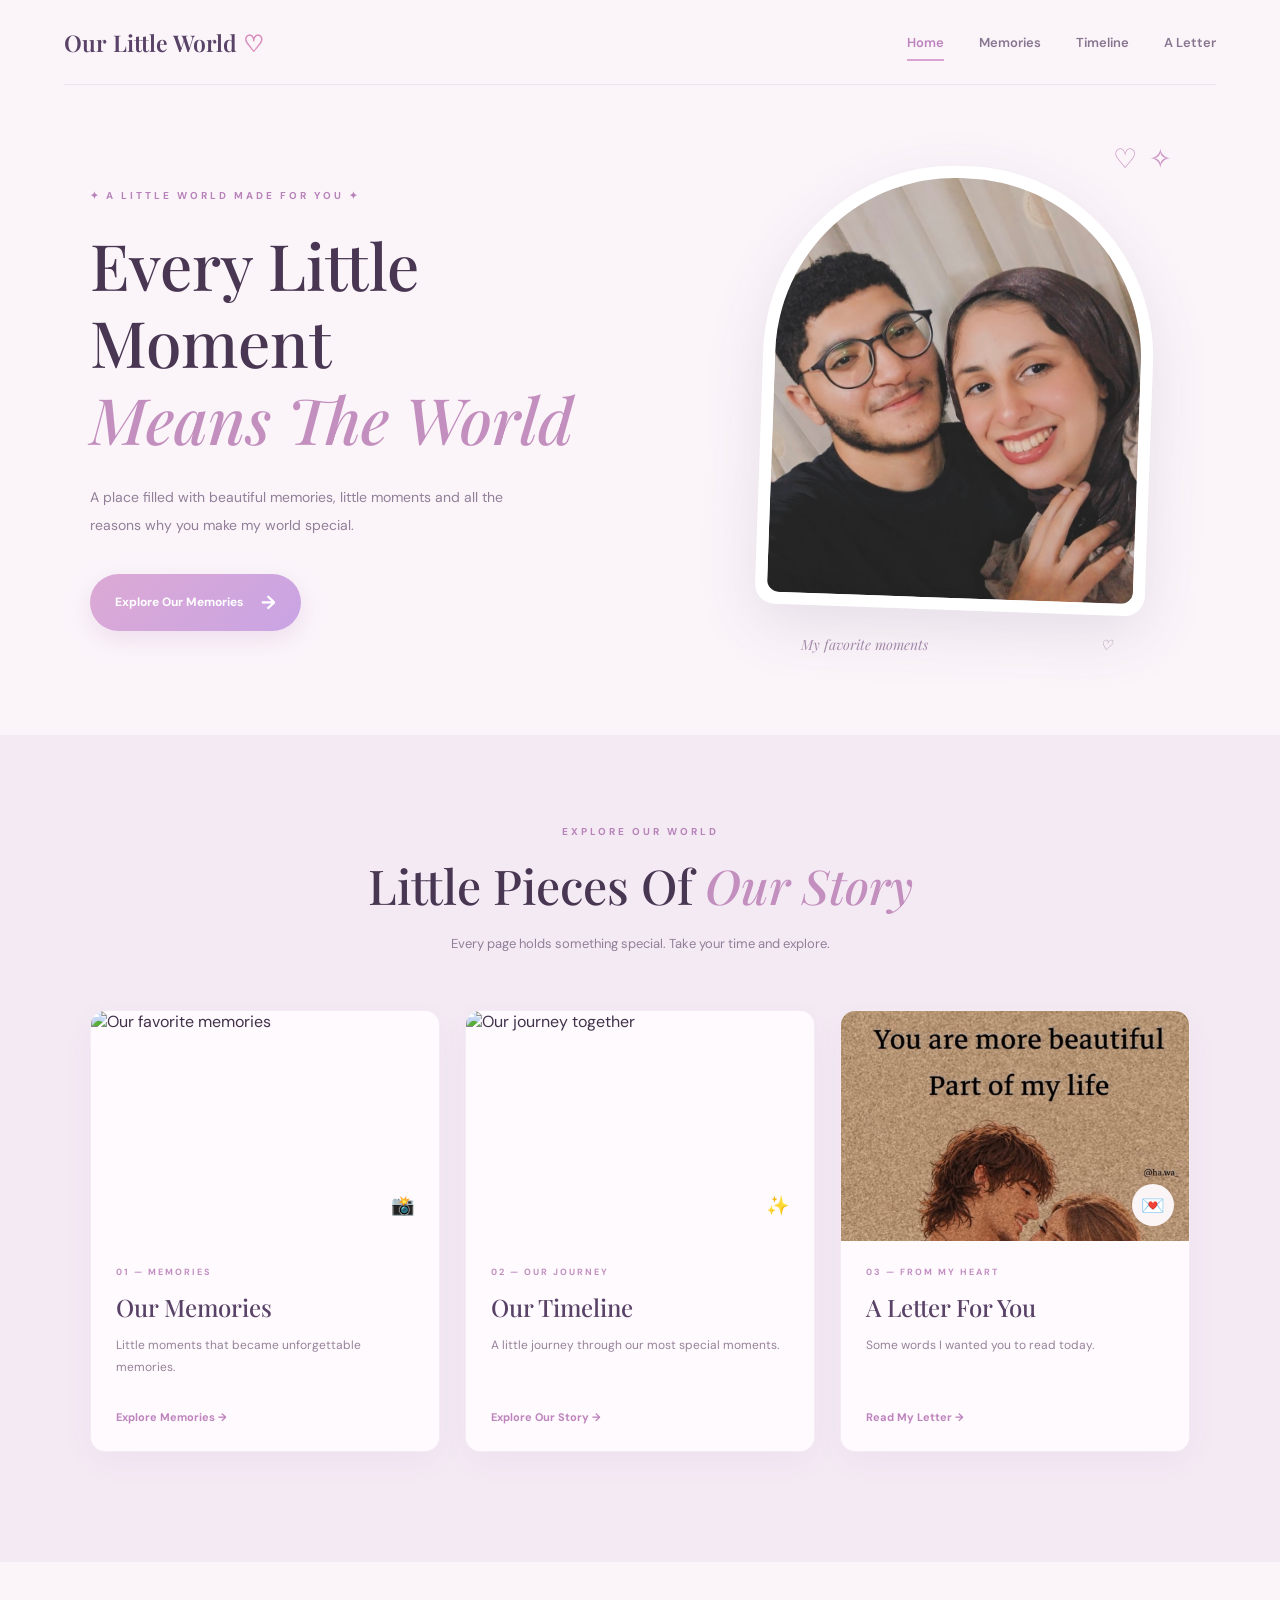
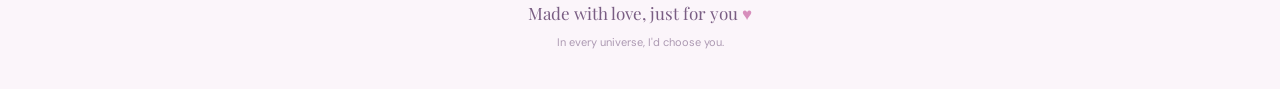
==== home.html @ 8eee3c57 "Loveeeee" ====
<!DOCTYPE html>
<html lang="en">

<head>
    <meta charset="UTF-8">
    <meta name="viewport" content="width=device-width, initial-scale=1.0">

    <meta name="theme-color" content="#fbf5fa">

    <title>Our Little World ❤️</title>

    <!-- Google Fonts -->
    <link rel="preconnect" href="https://fonts.googleapis.com">
    <link rel="preconnect" href="https://fonts.gstatic.com" crossorigin>

    <link
        href="https://fonts.googleapis.com/css2?family=DM+Sans:wght@400;500;600;700&family=Playfair+Display:ital,wght@0,500;0,600;0,700;1,500;1,600&display=swap"
        rel="stylesheet">

    <!-- Styles -->
    <link rel="stylesheet" href="css/common.css">
    <link rel="stylesheet" href="css/home.css">

    <!-- Script -->
    <script src="js/home.js" defer></script>
</head>

<body>

    <main class="home-page">

        <!-- Navigation -->
        <header class="navbar">

            <a href="home.html" class="nav-logo">
                Our Little World <span>♡</span>
            </a>

            <button class="menu-toggle" id="menuToggle" aria-label="Toggle navigation" aria-expanded="false"
                aria-controls="navLinks">
                <span></span>
                <span></span>
                <span></span>
            </button>

            <nav class="nav-links" id="navLinks">

                <a href="home.html" class="nav-link active">Home</a>

                <a href="memories.html" class="nav-link">Memories</a>

                <a href="timeline.html" class="nav-link">Timeline</a>

                <a href="letter.html" class="nav-link">A Letter</a>

            </nav>

        </header>


        <!-- Hero Section -->
        <section class="hero-section">

            <div class="hero-content">

                <p class="hero-label">
                    ✦ A LITTLE WORLD MADE FOR YOU ✦
                </p>

                <h1 class="hero-title">
                    Every Little Moment
                    <span>Means The World</span>
                </h1>

                <p class="hero-description">
                    A place filled with beautiful memories,
                    little moments and all the reasons
                    why you make my world special.
                </p>

                <a href="memories.html" class="primary-button">
                    Explore Our Memories
                    <span>→</span>
                </a>

            </div>


            <div class="hero-image-wrapper">

                <div class="hero-image-decoration">
                    <span>♡</span>
                    <span>✧</span>
                </div>

                <div class="hero-image-frame">

                    <img src="assets/images/hero-couple.jpg" alt="A special picture of us" class="hero-image">

                </div>

                <div class="hero-image-caption">
                    <span>My favorite moments</span>
                    <span>♡</span>
                </div>

            </div>

        </section>


        <!-- Explore Section -->
        <section class="explore-section" id="explore">

            <div class="section-heading">

                <p class="section-label">EXPLORE OUR WORLD</p>

                <h2>
                    Little Pieces Of
                    <span>Our Story</span>
                </h2>

                <p>
                    Every page holds something special.
                    Take your time and explore.
                </p>

            </div>


            <div class="explore-grid">

                <!-- Memories Card -->
                <a href="memories.html" class="explore-card">

                    <div class="card-image">
                        <img src="assets/images/memory-1.jpg" alt="Our favorite memories" loading="lazy">

                        <span class="card-icon">📸</span>
                    </div>

                    <div class="card-content">
                        <p class="card-number">01 — MEMORIES</p>

                        <h3>Our Memories</h3>

                        <p>
                            Little moments that became
                            unforgettable memories.
                        </p>

                        <span class="card-link">
                            Explore Memories →
                        </span>
                    </div>

                </a>


                <!-- Timeline Card -->
                <a href="timeline.html" class="explore-card">

                    <div class="card-image">
                        <img src="assets/images/memory-2.jpg" alt="Our journey together" loading="lazy">

                        <span class="card-icon">✨</span>
                    </div>

                    <div class="card-content">
                        <p class="card-number">02 — OUR JOURNEY</p>

                        <h3>Our Timeline</h3>

                        <p>
                            A little journey through
                            our most special moments.
                        </p>

                        <span class="card-link">
                            Explore Our Story →
                        </span>
                    </div>

                </a>


                <!-- Letter Card -->
                <a href="letter.html" class="explore-card">

                    <div class="card-image">
                        <img src="assets/images/memory-3.jpg" alt="A special letter" loading="lazy">

                        <span class="card-icon">💌</span>
                    </div>

                    <div class="card-content">
                        <p class="card-number">03 — FROM MY HEART</p>

                        <h3>A Letter For You</h3>

                        <p>
                            Some words I wanted
                            you to read today.
                        </p>

                        <span class="card-link">
                            Read My Letter →
                        </span>
                    </div>

                </a>

            </div>

        </section>


        <!-- Footer -->
        <footer class="home-footer">

            <p>
                Made with love, just for you
                <span>♥</span>
            </p>

            <p class="footer-note">
                In every universe, I'd choose you.
            </p>

        </footer>

    </main>

</body>

</html>
---- css/common.css ----
/* =================================
   1. CSS Variables
================================= */

:root {
    /* Main Colors */
    --color-background: #171329;
    --color-background-light: #211a3a;

    --color-primary: #d9a7e8;
    --color-secondary: #f1c9e5;
    --color-accent: #f6d8a8;

    --color-white: #ffffff;
    --color-text: #f8edf9;
    --color-text-muted: #c5b5d2;

    /* Gradients */
    --gradient-main: linear-gradient(135deg,
            #171329,
            #282044,
            #35234b);

    --gradient-button: linear-gradient(135deg,
            #edb9df,
            #c79de8);

    /* Fonts */
    --font-primary: "DM Sans", sans-serif;
    --font-heading: "Playfair Display", serif;

    /* Effects */
    --shadow-glow: 0 0 35px rgba(217, 167, 232, 0.25);

    /* Transitions */
    --transition-fast: 0.3s ease;
    --transition-normal: 0.5s ease;
}

/* =================================
   2. Reset
================================= */

* {
    margin: 0;
    padding: 0;
    box-sizing: border-box;
}

html {
    scroll-behavior: smooth;
}

body {
    min-height: 100vh;
    font-family: var(--font-primary);
    color: var(--color-text);
    background: var(--color-background);
}

button,
a {
    font: inherit;
}

a {
    text-decoration: none;
    color: inherit;
}

button {
    cursor: pointer;
}

img {
    display: block;
    max-width: 100%;
}

/* =================================
   3. Shared Utilities
================================= */

.container {
    width: min(90%, 1200px);
    margin-inline: auto;
}

.text-gradient {
    background: linear-gradient(90deg,
            #f5c8e9,
            #d5a9ed,
            #f6d8a8);

    -webkit-background-clip: text;
    background-clip: text;
    color: transparent;
}
---- css/home.css ----
/* =================================
   1. Home Page
================================= */

.home-page {
    min-height: 100vh;
    background: #fbf5fa;
    color: #40324b;
}

/* =================================
   2. Navbar
================================= */

.navbar {
    width: min(90%, 1200px);
    min-height: 85px;

    margin: auto;

    display: flex;
    align-items: center;
    justify-content: space-between;

    border-bottom: 1px solid rgba(100, 70, 110, 0.1);
}

.nav-logo {
    font-family: var(--font-heading);
    font-size: 23px;
    font-weight: 600;

    color: #594267;
}

.nav-logo span {
    color: #d88dbd;
}

.nav-links {
    display: flex;
    align-items: center;
    gap: 35px;
}

.nav-link {
    position: relative;

    font-size: 13px;
    font-weight: 600;

    color: #88758f;

    transition: 0.3s ease;
}

.nav-link:hover,
.nav-link.active {
    color: #bd83bd;
}

.nav-link.active::after {
    content: "";

    position: absolute;

    bottom: -10px;
    left: 0;

    width: 100%;
    height: 2px;

    background: #d9a4d1;
}

.menu-toggle {
    display: none;

    background: none;
    border: none;

    flex-direction: column;
    gap: 5px;

    padding: 8px;
}

.menu-toggle span {
    width: 23px;
    height: 2px;

    border-radius: 5px;

    background: #594267;

    transition: 0.3s ease;
}

/* =================================
   3. Hero Section
================================= */

.hero-section {
    width: min(90%, 1100px);

    min-height: 650px;

    margin: auto;

    display: grid;
    grid-template-columns: 1.1fr 0.9fr;

    align-items: center;
    gap: 65px;

    padding: 80px 0;
}

.hero-content {
    animation: slide-up 0.9s ease both;
}

.hero-label {
    font-size: 10px;
    font-weight: 700;

    letter-spacing: 3px;

    color: #b783b9;

    margin-bottom: 25px;
}

.hero-title {
    font-family: var(--font-heading);

    font-size: clamp(42px, 5vw, 65px);
    font-weight: 500;

    line-height: 1.2;

    color: #493653;
}

.hero-title span {
    display: block;

    font-style: italic;

    color: #c38fbe;
}

.hero-description {
    max-width: 450px;

    margin-top: 25px;

    font-size: 14px;
    line-height: 2;

    color: #917f98;
}

/* =================================
   4. Primary Button
================================= */

.primary-button {
    display: inline-flex;
    align-items: center;
    gap: 18px;

    margin-top: 35px;

    padding: 16px 25px;

    border-radius: 50px;

    background: linear-gradient(135deg,
            #dca9d4,
            #c9a4e4);

    color: #ffffff;

    font-size: 12px;
    font-weight: 700;

    box-shadow:
        0 8px 25px rgba(194, 143, 194, 0.22);

    transition: 0.3s ease;
}

.primary-button:hover {
    transform: translateY(-4px);

    box-shadow:
        0 12px 30px rgba(194, 143, 194, 0.35);
}

.primary-button span {
    font-size: 19px;
}

/* =================================
   5. Hero Image
================================= */

.hero-image-wrapper {
    position: relative;

    width: 100%;
    max-width: 390px;

    margin-inline: auto;

    animation: slide-up 1s ease both;
}

.hero-image-frame {
    position: relative;

    padding: 12px;

    background: #ffffff;

    border-radius: 190px 190px 20px 20px;

    box-shadow:
        0 20px 60px rgba(96, 67, 110, 0.13);

    transform: rotate(2deg);

    transition: 0.4s ease;
}

.hero-image-frame:hover {
    transform: rotate(0deg) translateY(-5px);
}

.hero-image {
    width: 100%;
    height: 420px;

    object-fit: cover;

    border-radius: 180px 180px 12px 12px;
}

.hero-image-decoration {
    position: absolute;

    top: -25px;
    right: -20px;

    z-index: 2;

    display: flex;
    gap: 12px;

    color: #cb92c4;
    font-size: 27px;
}

.hero-image-caption {
    display: flex;
    justify-content: space-between;

    width: 80%;

    margin: 25px auto 0;

    color: #a68cac;

    font-family: var(--font-heading);
    font-size: 14px;
    font-style: italic;
}

/* =================================
   6. Explore Section
================================= */

.explore-section {
    padding: 90px 5% 110px;

    background: #f4eaf4;
}

.section-heading {
    max-width: 600px;

    margin: 0 auto 55px;

    text-align: center;
}

.section-label {
    margin-bottom: 15px;

    font-size: 10px;
    font-weight: 700;

    letter-spacing: 3px;

    color: #b783b9;
}

.section-heading h2 {
    font-family: var(--font-heading);

    font-size: clamp(35px, 5vw, 48px);
    font-weight: 500;

    color: #493653;
}

.section-heading h2 span {
    color: #c38fbe;
    font-style: italic;
}

.section-heading>p:last-child {
    margin-top: 15px;

    font-size: 13px;
    line-height: 1.8;

    color: #917f98;
}

/* =================================
   7. Explore Grid
================================= */

.explore-grid {
    width: min(100%, 1100px);

    margin: auto;

    display: grid;
    grid-template-columns: repeat(3, 1fr);

    gap: 25px;
}

.explore-card {
    display: block;

    overflow: hidden;

    background: #fffafd;

    border: 1px solid rgba(150, 110, 160, 0.1);

    border-radius: 15px;

    box-shadow:
        0 10px 30px rgba(100, 70, 110, 0.05);

    transition: 0.4s ease;
}

.explore-card:hover {
    transform: translateY(-9px);

    box-shadow:
        0 20px 40px rgba(100, 70, 110, 0.12);
}

/* Card Image */

.card-image {
    position: relative;

    height: 230px;

    overflow: hidden;
}

.card-image img {
    width: 100%;
    height: 100%;

    object-fit: cover;

    transition: transform 0.6s ease;
}

.explore-card:hover .card-image img {
    transform: scale(1.07);
}

.card-icon {
    position: absolute;

    right: 15px;
    bottom: 15px;

    width: 42px;
    height: 42px;

    display: grid;
    place-items: center;

    background: rgba(255, 250, 253, 0.95);

    border-radius: 50%;

    font-size: 19px;
}

/* Card Content */

.card-content {
    padding: 25px;
}

.card-number {
    font-size: 9px;
    font-weight: 700;

    letter-spacing: 2px;

    color: #c18fc1;
}

.card-content h3 {
    margin-top: 13px;

    font-family: var(--font-heading);
    font-size: 24px;
    font-weight: 500;

    color: #594267;
}

.card-content>p:not(.card-number) {
    min-height: 55px;

    margin-top: 12px;

    font-size: 12px;
    line-height: 1.8;

    color: #96839b;
}

.card-link {
    display: inline-block;

    margin-top: 20px;

    font-size: 11px;
    font-weight: 700;

    color: #bd83bd;

    transition: 0.3s ease;
}

.explore-card:hover .card-link {
    transform: translateX(5px);
}

/* =================================
   8. Footer
================================= */

.home-footer {
    padding: 40px 20px;

    text-align: center;

    background: #fbf5fa;
}

.home-footer>p:first-child {
    font-family: var(--font-heading);

    font-size: 17px;

    color: #795d83;
}

.home-footer>p:first-child span {
    color: #d78ebc;
}

.footer-note {
    margin-top: 10px;

    font-size: 11px;

    color: #ac99b2;
}

/* =================================
   9. Entrance Animation
================================= */

@keyframes slide-up {
    from {
        opacity: 0;
        transform: translateY(25px);
    }

    to {
        opacity: 1;
        transform: translateY(0);
    }
}

/* =================================
   10. Responsive
================================= */

@media (max-width: 850px) {

    .hero-section {
        gap: 35px;
    }

    .hero-image {
        height: 350px;
    }

    .explore-grid {
        grid-template-columns: repeat(2, 1fr);
    }

    .nav-links {
        gap: 20px;
    }
}

@media (max-width: 650px) {

    .navbar {
        min-height: 75px;
    }

    .nav-logo {
        font-size: 20px;
    }

    .menu-toggle {
        display: flex;
    }

    .nav-links {
        position: absolute;

        top: 75px;
        left: 5%;
        right: 5%;

        z-index: 10;

        display: none;
        flex-direction: column;
        align-items: stretch;

        gap: 0;

        padding: 10px;

        background: #fffafd;

        border: 1px solid #f0e1f0;
        border-radius: 12px;

        box-shadow: 0 15px 30px rgba(60, 40, 70, 0.1);
    }

    .nav-links.is-open {
        display: flex;
    }

    .nav-link {
        padding: 15px;
    }

    .nav-link.active::after {
        display: none;
    }

    .hero-section {
        grid-template-columns: 1fr;

        gap: 55px;

        padding: 75px 0;
    }

    .hero-content {
        text-align: center;
    }

    .hero-description {
        margin-inline: auto;
    }

    .hero-image-wrapper {
        max-width: 300px;
    }

    .hero-image {
        height: 340px;
    }

    .explore-section {
        padding: 70px 5%;
    }

    .explore-grid {
        grid-template-columns: 1fr;

        max-width: 400px;
    }

    .card-image {
        height: 230px;
    }
}

/* =================================
   11. Reduced Motion
================================= */

@media (prefers-reduced-motion: reduce) {

    *,
    *::before,
    *::after {
        animation-duration: 0.01ms !important;
        animation-iteration-count: 1 !important;
        transition-duration: 0.01ms !important;
    }
}
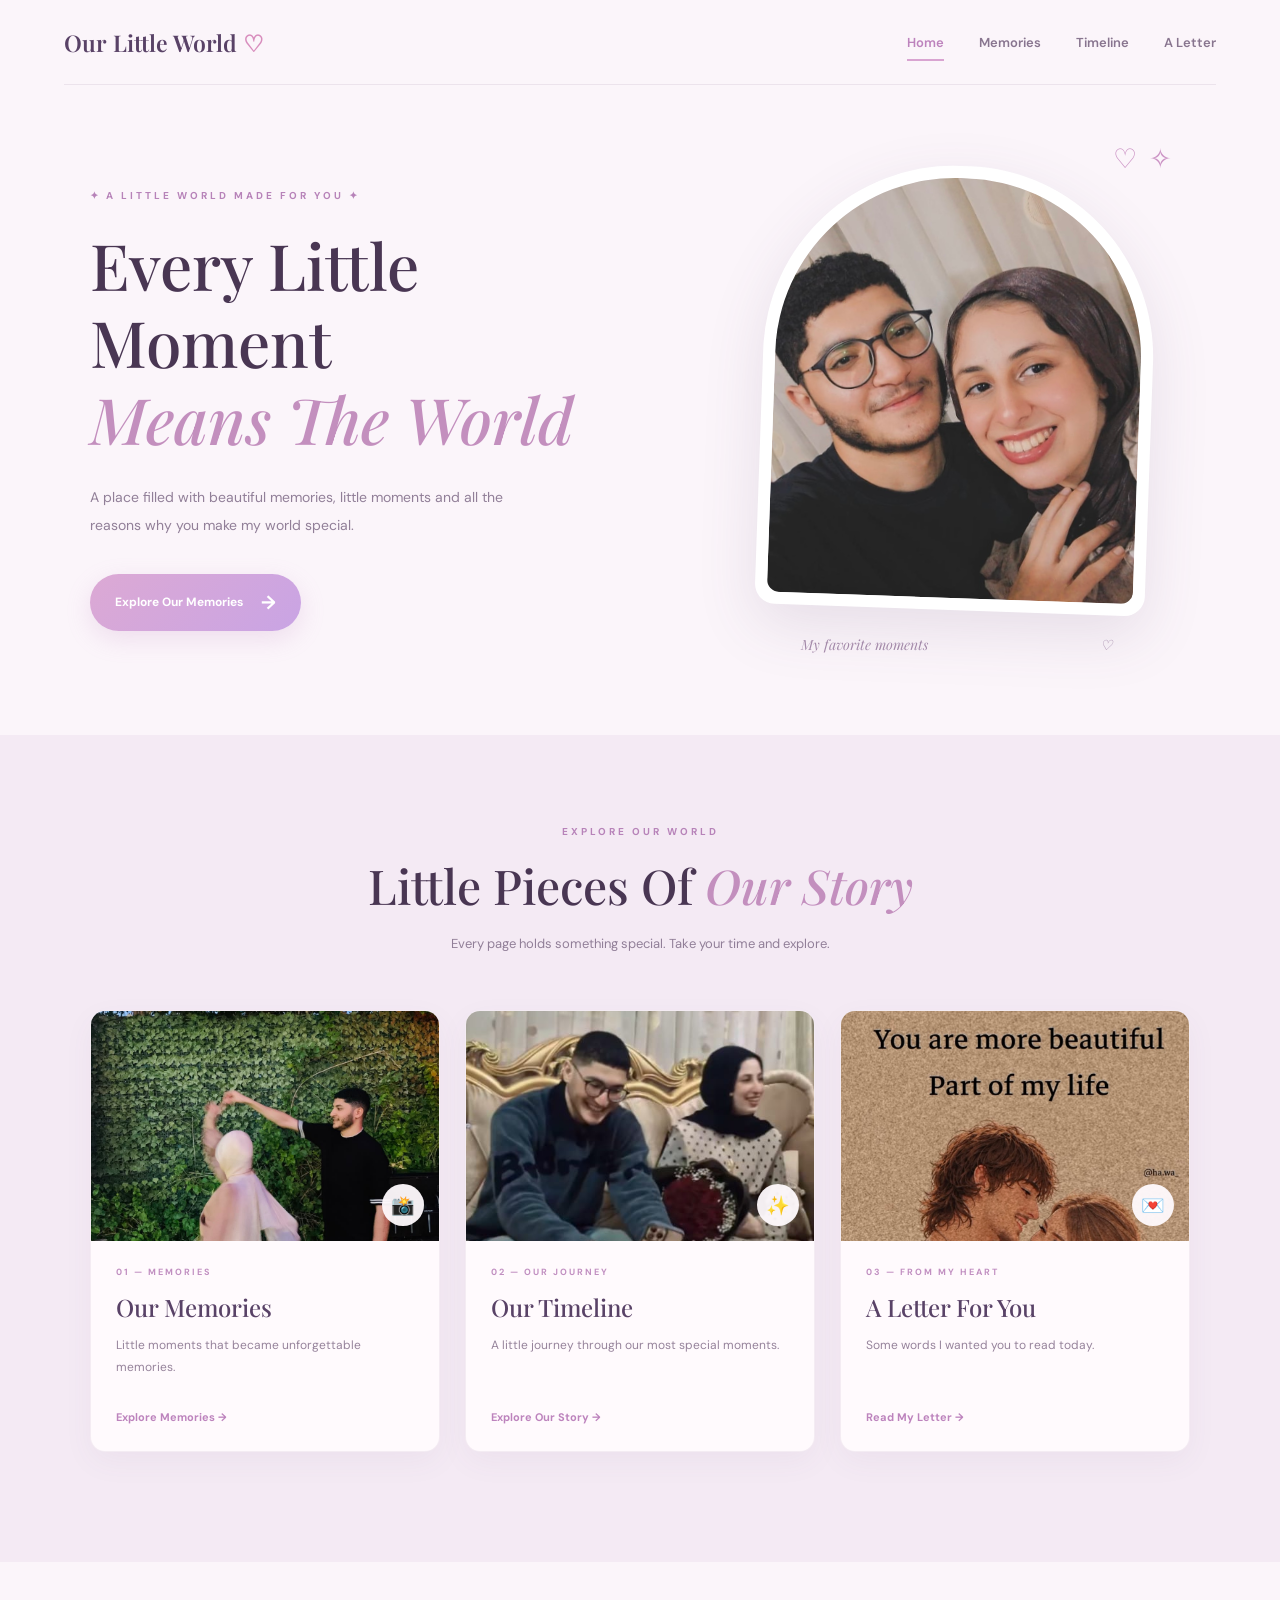
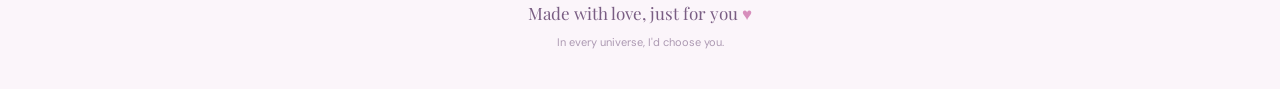
==== commit b2f8f3f7: "Fix image file extensions from .jpg to .JPG" ====
--- a/home.html
+++ b/home.html
@@ -135,7 +135,7 @@
                 <a href="memories.html" class="explore-card">
 
                     <div class="card-image">
-                        <img src="assets/images/memory-1.jpg" alt="Our favorite memories" loading="lazy">
+                        <img src="assets/images/memory-1.JPG" alt="Our favorite memories" loading="lazy">
 
                         <span class="card-icon">📸</span>
                     </div>
@@ -162,7 +162,7 @@
                 <a href="timeline.html" class="explore-card">
 
                     <div class="card-image">
-                        <img src="assets/images/memory-2.jpg" alt="Our journey together" loading="lazy">
+                        <img src="assets/images/memory-2.JPG" alt="Our journey together" loading="lazy">
 
                         <span class="card-icon">✨</span>
                     </div>
@@ -234,4 +234,4 @@
 
 </body>
 
-</html>+</html>
